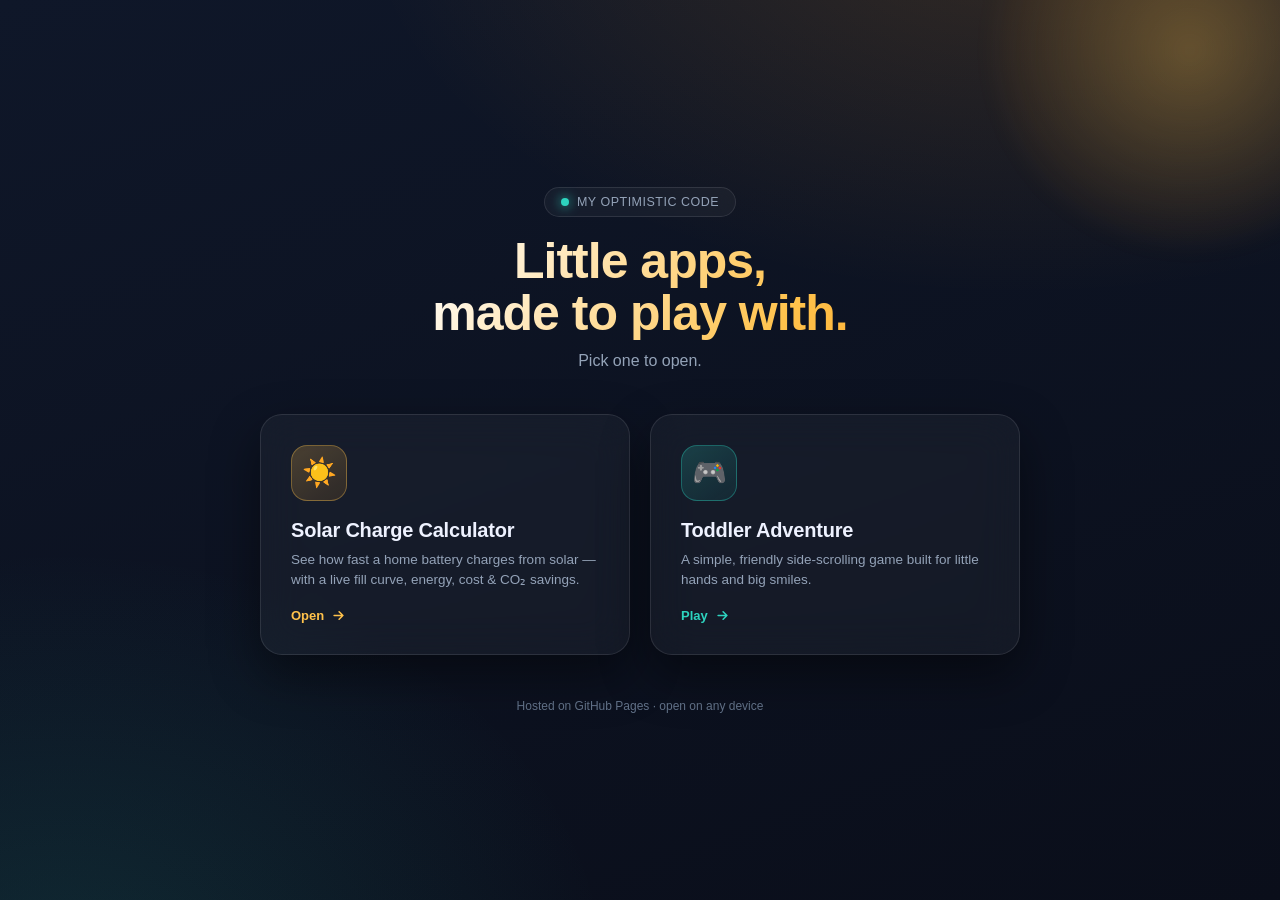
==== index.html @ 4ddf7da4 "Add landing page linking to solar calculator and game" ====
<!DOCTYPE html>
<html lang="en">
<head>
<meta charset="UTF-8">
<meta name="viewport" content="width=device-width, initial-scale=1.0">
<title>My Optimistic Code — Apps</title>
<style>
  * { margin: 0; padding: 0; box-sizing: border-box; }
  html, body { min-height: 100%; }
  body {
    font-family: -apple-system, BlinkMacSystemFont, "Segoe UI", Roboto, Helvetica, Arial, sans-serif;
    color: #eef2ff;
    background:
      radial-gradient(1200px 700px at 80% -10%, rgba(255, 159, 28, 0.16), transparent 55%),
      radial-gradient(1000px 800px at 5% 110%, rgba(45, 212, 191, 0.13), transparent 55%),
      linear-gradient(160deg, #0f1729, #0a0e1a);
    background-attachment: fixed;
    min-height: 100vh;
    display: flex;
    flex-direction: column;
    align-items: center;
    justify-content: center;
    padding: clamp(20px, 5vw, 56px);
    -webkit-font-smoothing: antialiased;
  }
  .ambient {
    position: fixed; top: -160px; right: -120px;
    width: 420px; height: 420px; border-radius: 50%;
    background: radial-gradient(circle, rgba(255,194,75,0.30), rgba(255,159,28,0.05) 60%, transparent 70%);
    filter: blur(8px); pointer-events: none; z-index: 0;
    animation: float 9s ease-in-out infinite;
  }
  @keyframes float { 0%,100%{transform:translateY(0) scale(1);} 50%{transform:translateY(26px) scale(1.05);} }

  .wrap { width: 100%; max-width: 760px; position: relative; z-index: 1; }

  header { text-align: center; margin-bottom: clamp(28px, 5vw, 44px); }
  .badge {
    display: inline-flex; align-items: center; gap: 8px;
    padding: 7px 16px; border-radius: 999px;
    background: rgba(255,255,255,0.04); border: 1px solid rgba(255,255,255,0.10);
    backdrop-filter: blur(12px);
    font-size: 12.5px; letter-spacing: 0.5px; text-transform: uppercase;
    color: #94a3b8; margin-bottom: 18px;
  }
  .badge .dot { width: 8px; height: 8px; border-radius: 50%; background: #2dd4bf; box-shadow: 0 0 12px #2dd4bf; animation: pulse 2s ease-in-out infinite; }
  @keyframes pulse { 0%,100%{opacity:1;} 50%{opacity:.35;} }

  h1 {
    font-size: clamp(30px, 6vw, 50px); font-weight: 700; letter-spacing: -0.02em; line-height: 1.05;
    background: linear-gradient(120deg, #fff 20%, #ffc24b 70%, #ff9f1c);
    -webkit-background-clip: text; background-clip: text; -webkit-text-fill-color: transparent;
  }
  header p { margin-top: 12px; color: #94a3b8; font-size: clamp(14px, 2.4vw, 16px); }

  .cards { display: grid; grid-template-columns: 1fr 1fr; gap: clamp(14px, 2.5vw, 20px); }
  @media (max-width: 600px) { .cards { grid-template-columns: 1fr; } }

  a.card {
    display: block; text-decoration: none; color: inherit;
    background: rgba(255,255,255,0.04); border: 1px solid rgba(255,255,255,0.10);
    border-radius: 22px; padding: clamp(22px, 3.5vw, 30px);
    backdrop-filter: blur(20px); -webkit-backdrop-filter: blur(20px);
    box-shadow: 0 20px 50px rgba(0,0,0,0.45);
    transition: transform .18s ease, border-color .18s ease, box-shadow .18s ease;
    position: relative; overflow: hidden;
  }
  a.card::after {
    content: ""; position: absolute; inset: 0; border-radius: 22px;
    background: radial-gradient(420px 200px at 100% 0%, rgba(255,159,28,0.10), transparent 60%);
    opacity: 0; transition: opacity .18s ease; pointer-events: none;
  }
  a.card:hover { transform: translateY(-4px); border-color: rgba(255,194,75,0.45); box-shadow: 0 26px 60px rgba(0,0,0,0.55); }
  a.card:hover::after { opacity: 1; }
  a.card.teal:hover { border-color: rgba(45,212,191,0.45); }

  .icon {
    width: 56px; height: 56px; border-radius: 16px;
    display: flex; align-items: center; justify-content: center;
    font-size: 28px; margin-bottom: 18px;
  }
  .icon.sun  { background: linear-gradient(145deg, rgba(255,194,75,0.22), rgba(255,159,28,0.10)); border: 1px solid rgba(255,194,75,0.35); }
  .icon.game { background: linear-gradient(145deg, rgba(45,212,191,0.20), rgba(20,184,166,0.08)); border: 1px solid rgba(45,212,191,0.35); }

  a.card h2 { font-size: 20px; font-weight: 700; letter-spacing: -0.01em; margin-bottom: 8px; }
  a.card p { font-size: 13.5px; color: #94a3b8; line-height: 1.5; }
  .go { margin-top: 18px; display: inline-flex; align-items: center; gap: 7px; font-size: 13px; font-weight: 600; color: #ffc24b; }
  a.card.teal .go { color: #2dd4bf; }
  .go svg { width: 15px; height: 15px; transition: transform .18s ease; }
  a.card:hover .go svg { transform: translateX(4px); }

  footer { text-align: center; margin-top: clamp(28px, 5vw, 44px); color: #64748b; font-size: 12px; }
</style>
</head>
<body>
<div class="ambient"></div>
<div class="wrap">
  <header>
    <div class="badge"><span class="dot"></span> My Optimistic Code</div>
    <h1>Little apps,<br>made to play with.</h1>
    <p>Pick one to open.</p>
  </header>

  <div class="cards">
    <a class="card" href="solar-battery-calculator.html">
      <div class="icon sun">☀️</div>
      <h2>Solar Charge Calculator</h2>
      <p>See how fast a home battery charges from solar — with a live fill curve, energy, cost &amp; CO₂ savings.</p>
      <span class="go">Open <svg viewBox="0 0 24 24" fill="none" stroke="currentColor" stroke-width="2.5" stroke-linecap="round" stroke-linejoin="round"><path d="M5 12h14M13 6l6 6-6 6"/></svg></span>
    </a>

    <a class="card teal" href="game.html">
      <div class="icon game">🎮</div>
      <h2>Toddler Adventure</h2>
      <p>A simple, friendly side-scrolling game built for little hands and big smiles.</p>
      <span class="go">Play <svg viewBox="0 0 24 24" fill="none" stroke="currentColor" stroke-width="2.5" stroke-linecap="round" stroke-linejoin="round"><path d="M5 12h14M13 6l6 6-6 6"/></svg></span>
    </a>
  </div>

  <footer>Hosted on GitHub Pages · open on any device</footer>
</div>
</body>
</html>
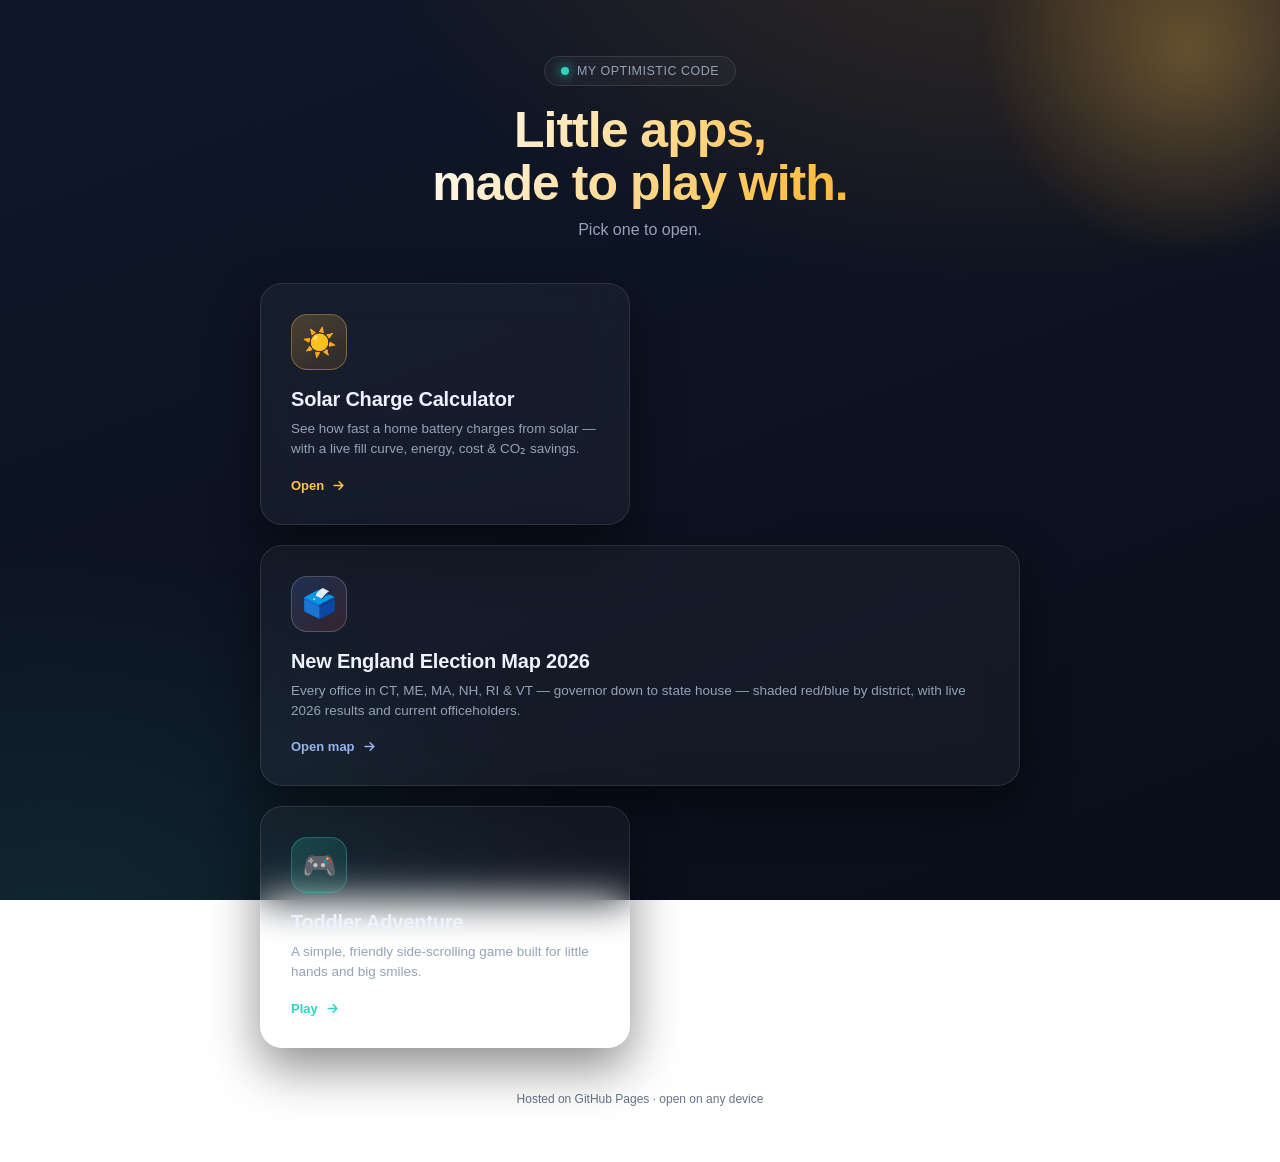
==== commit e9ba1b14: "Add New England 2026 election map with district shapes, officeholders and live results - election.ht" ====
--- a/index.html
+++ b/index.html
@@ -80,6 +80,9 @@
     font-size: 28px; margin-bottom: 18px;
   }
   .icon.sun  { background: linear-gradient(145deg, rgba(255,194,75,0.22), rgba(255,159,28,0.10)); border: 1px solid rgba(255,194,75,0.35); }
+  .icon.vote { background: linear-gradient(145deg, rgba(59,125,221,0.24), rgba(224,72,63,0.16)); border: 1px solid rgba(148,163,184,0.35); }
+  a.card.vote .go { color: #93b4ef; }
+  a.card.vote { grid-column: 1 / -1; }
   .icon.game { background: linear-gradient(145deg, rgba(45,212,191,0.20), rgba(20,184,166,0.08)); border: 1px solid rgba(45,212,191,0.35); }
 
   a.card h2 { font-size: 20px; font-weight: 700; letter-spacing: -0.01em; margin-bottom: 8px; }
@@ -109,6 +112,13 @@
       <span class="go">Open <svg viewBox="0 0 24 24" fill="none" stroke="currentColor" stroke-width="2.5" stroke-linecap="round" stroke-linejoin="round"><path d="M5 12h14M13 6l6 6-6 6"/></svg></span>
     </a>
 
+    <a class="card vote" href="election.html">
+      <div class="icon vote">🗳️</div>
+      <h2>New England Election Map 2026</h2>
+      <p>Every office in CT, ME, MA, NH, RI &amp; VT — governor down to state house — shaded red/blue by district, with live 2026 results and current officeholders.</p>
+      <span class="go">Open map <svg viewBox="0 0 24 24" fill="none" stroke="currentColor" stroke-width="2.5" stroke-linecap="round" stroke-linejoin="round"><path d="M5 12h14M13 6l6 6-6 6"/></svg></span>
+    </a>
+
     <a class="card teal" href="game.html">
       <div class="icon game">🎮</div>
       <h2>Toddler Adventure</h2>
